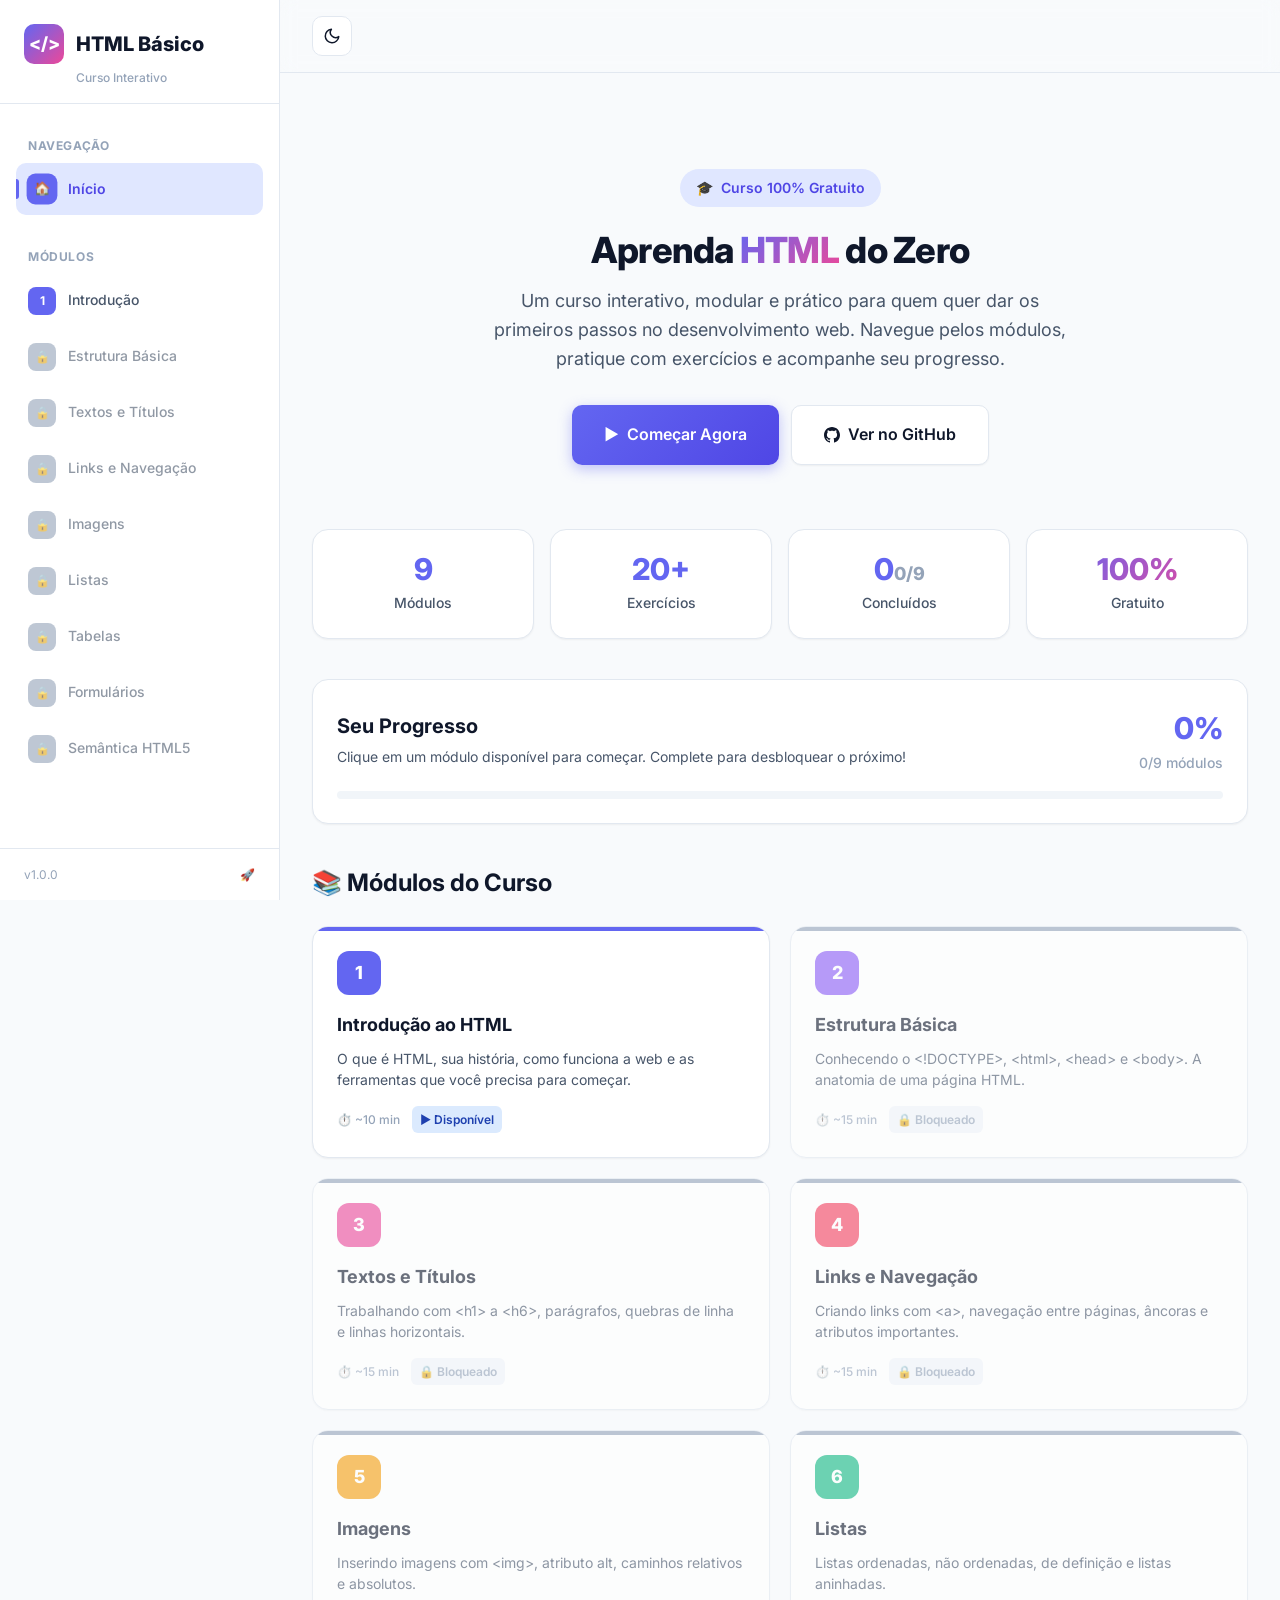
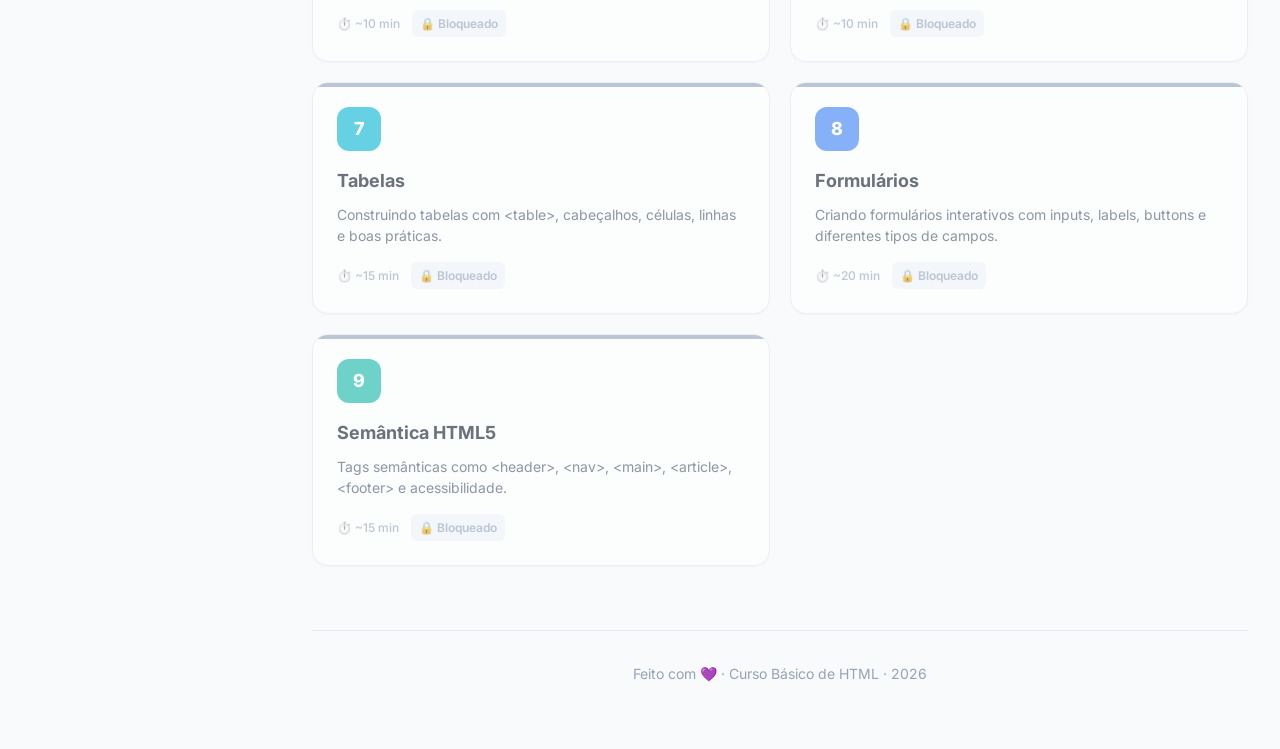
==== index.html @ 6d30a2f8 "feat: estrutura base do curso - Day 1" ====
<!DOCTYPE html>
<html lang="pt-BR" data-theme="light">
<head>
  <meta charset="UTF-8">
  <meta name="viewport" content="width=device-width, initial-scale=1.0">
  <meta name="description" content="Curso interativo e gratuito de HTML básico. Aprenda HTML do zero com exercícios práticos e módulos organizados.">
  <title>HTML Básico — Curso Interativo</title>
  <link rel="stylesheet" href="./css/base.css">
  <link rel="stylesheet" href="./css/layout.css">
  <link rel="stylesheet" href="./css/components.css">
  <link rel="stylesheet" href="./css/theme.css">
  <link rel="icon" href="data:image/svg+xml,<svg xmlns=%22http://www.w3.org/2000/svg%22 viewBox=%220 0 100 100%22><text y=%22.9em%22 font-size=%2290%22>🌐</text></svg>">
</head>
<body>
  <div class="app">
    <!-- Sidebar Overlay (Mobile) -->
    <div class="sidebar-overlay"></div>

    <!-- Sidebar -->
    <aside class="sidebar">
      <div class="sidebar-header">
        <a href="./index.html" class="sidebar-logo">
          <div class="sidebar-logo-icon">&lt;/&gt;</div>
          <span>HTML Básico</span>
        </a>
        <div class="sidebar-subtitle">Curso Interativo</div>
      </div>

      <nav class="sidebar-nav">
        <div class="sidebar-section-title">Navegação</div>
        <a href="./index.html" class="sidebar-link active">
          <span class="sidebar-link-number" style="background: var(--color-primary); color: white;">🏠</span>
          <span>Início</span>
        </a>

        <div class="sidebar-section-title" style="margin-top: var(--space-4);">Módulos</div>
        <a href="./modules/01-introducao/index.html" class="sidebar-link" data-module-id="1">
          <span class="sidebar-link-number" style="background: var(--mod-01); color: white;">1</span>
          <span>Introdução</span>
        </a>
        <a href="./modules/02-estrutura-basica/index.html" class="sidebar-link" data-module-id="2">
          <span class="sidebar-link-number" style="background: var(--mod-02); color: white;">2</span>
          <span>Estrutura Básica</span>
        </a>
        <a href="./modules/03-textos-e-titulos/index.html" class="sidebar-link" data-module-id="3">
          <span class="sidebar-link-number" style="background: var(--mod-03); color: white;">3</span>
          <span>Textos e Títulos</span>
        </a>
        <a href="./modules/04-links-e-navegacao/index.html" class="sidebar-link" data-module-id="4">
          <span class="sidebar-link-number" style="background: var(--mod-04); color: white;">4</span>
          <span>Links e Navegação</span>
        </a>
        <a href="./modules/05-imagens/index.html" class="sidebar-link" data-module-id="5">
          <span class="sidebar-link-number" style="background: var(--mod-05); color: white;">5</span>
          <span>Imagens</span>
        </a>
        <a href="./modules/06-listas/index.html" class="sidebar-link" data-module-id="6">
          <span class="sidebar-link-number" style="background: var(--mod-06); color: white;">6</span>
          <span>Listas</span>
        </a>
        <a href="./modules/07-tabelas/index.html" class="sidebar-link" data-module-id="7">
          <span class="sidebar-link-number" style="background: var(--mod-07); color: white;">7</span>
          <span>Tabelas</span>
        </a>
        <a href="./modules/08-formularios/index.html" class="sidebar-link" data-module-id="8">
          <span class="sidebar-link-number" style="background: var(--mod-08); color: white;">8</span>
          <span>Formulários</span>
        </a>
        <a href="./modules/09-semantica-html5/index.html" class="sidebar-link" data-module-id="9">
          <span class="sidebar-link-number" style="background: var(--mod-09); color: white;">9</span>
          <span>Semântica HTML5</span>
        </a>
      </nav>

      <div class="sidebar-footer">
        <span style="font-size: var(--text-xs); color: var(--text-muted);">v1.0.0</span>
        <span style="font-size: var(--text-xs); color: var(--text-muted);">🚀</span>
      </div>
    </aside>

    <!-- Main Content -->
    <main class="main">
      <!-- Header -->
      <header class="main-header">
        <button class="mobile-toggle" aria-label="Abrir menu">
          <svg width="20" height="20" viewBox="0 0 24 24" fill="none" stroke="currentColor" stroke-width="2" stroke-linecap="round" stroke-linejoin="round"><line x1="3" y1="12" x2="21" y2="12"></line><line x1="3" y1="6" x2="21" y2="6"></line><line x1="3" y1="18" x2="21" y2="18"></line></svg>
        </button>

        <div style="display: flex; align-items: center; gap: var(--space-3);">
          <div class="progress-container" style="width: 200px; display: none;">
            <div class="progress-label">
              <span>Progresso</span>
              <span class="progress-percent">0%</span>
            </div>
            <div class="progress-bar-bg">
              <div class="progress-bar-fill" style="width: 0%"></div>
            </div>
          </div>

          <button class="theme-toggle" id="themeToggle" aria-label="Alternar tema">
            <svg id="sunIcon" width="18" height="18" viewBox="0 0 24 24" fill="none" stroke="currentColor" stroke-width="2" stroke-linecap="round" stroke-linejoin="round" style="display: none;"><circle cx="12" cy="12" r="5"></circle><line x1="12" y1="1" x2="12" y2="3"></line><line x1="12" y1="21" x2="12" y2="23"></line><line x1="4.22" y1="4.22" x2="5.64" y2="5.64"></line><line x1="18.36" y1="18.36" x2="19.78" y2="19.78"></line><line x1="1" y1="12" x2="3" y2="12"></line><line x1="21" y1="12" x2="23" y2="12"></line><line x1="4.22" y1="19.78" x2="5.64" y2="18.36"></line><line x1="18.36" y1="5.64" x2="19.78" y2="4.22"></line></svg>
            <svg id="moonIcon" width="18" height="18" viewBox="0 0 24 24" fill="none" stroke="currentColor" stroke-width="2" stroke-linecap="round" stroke-linejoin="round"><path d="M21 12.79A9 9 0 1 1 11.21 3 7 7 0 0 0 21 12.79z"></path></svg>
          </button>
        </div>
      </header>

      <!-- Content -->
      <div class="main-content">
        <!-- Hero -->
        <section class="hero animate-fade-in-up">
          <div class="hero-badge">
            <span>🎓</span>
            <span>Curso 100% Gratuito</span>
          </div>
          <h1 class="hero-title">
            Aprenda <span class="text-gradient">HTML</span> do Zero
          </h1>
          <p class="hero-subtitle">
            Um curso interativo, modular e prático para quem quer dar os primeiros passos no desenvolvimento web. 
            Navegue pelos módulos, pratique com exercícios e acompanhe seu progresso.
          </p>
          <div class="hero-actions">
            <a href="./modules/01-introducao/index.html" class="btn btn-primary btn-lg">
              <span>▶</span>
              <span>Começar Agora</span>
            </a>
            <a href="https://github.com" target="_blank" class="btn btn-secondary btn-lg">
              <svg width="16" height="16" viewBox="0 0 24 24" fill="currentColor"><path d="M12 0c-6.626 0-12 5.373-12 12 0 5.302 3.438 9.8 8.207 11.387.599.111.793-.261.793-.577v-2.234c-3.338.726-4.033-1.416-4.033-1.416-.546-1.387-1.333-1.756-1.333-1.756-1.089-.745.083-.729.083-.729 1.205.084 1.839 1.237 1.839 1.237 1.07 1.834 2.807 1.304 3.492.997.107-.775.418-1.305.762-1.604-2.665-.305-5.467-1.334-5.467-5.931 0-1.311.469-2.381 1.236-3.221-.124-.303-.535-1.524.117-3.176 0 0 1.008-.322 3.301 1.23.957-.266 1.983-.399 3.003-.404 1.02.005 2.047.138 3.006.404 2.291-1.552 3.297-1.23 3.297-1.23.653 1.653.242 2.874.118 3.176.77.84 1.235 1.911 1.235 3.221 0 4.609-2.807 5.624-5.479 5.921.43.372.823 1.102.823 2.222v3.293c0 .319.192.694.801.576 4.765-1.589 8.199-6.086 8.199-11.386 0-6.627-5.373-12-12-12z"/></svg>
              <span>Ver no GitHub</span>
            </a>
          </div>
        </section>

        <!-- Stats -->
        <section class="stats-grid animate-fade-in-up animate-delay-1">
          <div class="stat-card">
            <div class="stat-value">9</div>
            <div class="stat-label">Módulos</div>
          </div>
          <div class="stat-card">
            <div class="stat-value">20+</div>
            <div class="stat-label">Exercícios</div>
          </div>
          <div class="stat-card">
            <div class="stat-value">0<span class="progress-count" style="font-size: var(--text-lg); color: var(--text-muted);">/9</span></div>
            <div class="stat-label">Concluídos</div>
          </div>
          <div class="stat-card">
            <div class="stat-value text-gradient">100%</div>
            <div class="stat-label">Gratuito</div>
          </div>
        </section>

        <!-- Progress Section -->
        <section class="card animate-fade-in-up animate-delay-2" style="margin-bottom: var(--space-10);">
          <div class="card-body">
            <div style="display: flex; align-items: center; justify-content: space-between; margin-bottom: var(--space-4);">
              <div>
                <h2 style="font-size: var(--text-xl); font-weight: 700; color: var(--text-primary); margin-bottom: var(--space-1);">Seu Progresso</h2>
                <p style="font-size: var(--text-sm); color: var(--text-secondary);">Clique em um módulo disponível para começar. Complete para desbloquear o próximo!</p>
              </div>
              <div style="text-align: right;">
                <div class="progress-percent" style="font-size: var(--text-3xl); font-weight: 800; color: var(--color-primary);">0%</div>
                <div class="progress-count" style="font-size: var(--text-sm); color: var(--text-muted); font-weight: 500;">0/9 módulos</div>
              </div>
            </div>
            <div class="progress-bar-bg">
              <div class="progress-bar-fill" style="width: 0%"></div>
            </div>
          </div>
        </section>

        <!-- Modules Grid -->
        <section>
          <h2 style="font-size: var(--text-2xl); font-weight: 700; margin-bottom: var(--space-6); color: var(--text-primary);">
            📚 Módulos do Curso
          </h2>

          <div class="modules-grid">
            <!-- Módulo 01 -->
            <div class="module-card" data-module-id="1" style="--module-color: var(--mod-01);">
              <div class="module-number">1</div>
              <h3 class="module-title">Introdução ao HTML</h3>
              <p class="module-desc">O que é HTML, sua história, como funciona a web e as ferramentas que você precisa para começar.</p>
              <div class="module-meta">
                <span>⏱️ ~10 min</span>
                <span class="module-status status-progress">▶ Disponível</span>
              </div>
            </div>

            <!-- Módulo 02 -->
            <div class="module-card" data-module-id="2" style="--module-color: var(--mod-02);">
              <div class="module-number">2</div>
              <h3 class="module-title">Estrutura Básica</h3>
              <p class="module-desc">Conhecendo o &lt;!DOCTYPE&gt;, &lt;html&gt;, &lt;head&gt; e &lt;body&gt;. A anatomia de uma página HTML.</p>
              <div class="module-meta">
                <span>⏱️ ~15 min</span>
                <span class="module-status status-locked">🔒 Bloqueado</span>
              </div>
            </div>

            <!-- Módulo 03 -->
            <div class="module-card" data-module-id="3" style="--module-color: var(--mod-03);">
              <div class="module-number">3</div>
              <h3 class="module-title">Textos e Títulos</h3>
              <p class="module-desc">Trabalhando com &lt;h1&gt; a &lt;h6&gt;, parágrafos, quebras de linha e linhas horizontais.</p>
              <div class="module-meta">
                <span>⏱️ ~15 min</span>
                <span class="module-status status-locked">🔒 Bloqueado</span>
              </div>
            </div>

            <!-- Módulo 04 -->
            <div class="module-card" data-module-id="4" style="--module-color: var(--mod-04);">
              <div class="module-number">4</div>
              <h3 class="module-title">Links e Navegação</h3>
              <p class="module-desc">Criando links com &lt;a&gt;, navegação entre páginas, âncoras e atributos importantes.</p>
              <div class="module-meta">
                <span>⏱️ ~15 min</span>
                <span class="module-status status-locked">🔒 Bloqueado</span>
              </div>
            </div>

            <!-- Módulo 05 -->
            <div class="module-card" data-module-id="5" style="--module-color: var(--mod-05);">
              <div class="module-number">5</div>
              <h3 class="module-title">Imagens</h3>
              <p class="module-desc">Inserindo imagens com &lt;img&gt;, atributo alt, caminhos relativos e absolutos.</p>
              <div class="module-meta">
                <span>⏱️ ~10 min</span>
                <span class="module-status status-locked">🔒 Bloqueado</span>
              </div>
            </div>

            <!-- Módulo 06 -->
            <div class="module-card" data-module-id="6" style="--module-color: var(--mod-06);">
              <div class="module-number">6</div>
              <h3 class="module-title">Listas</h3>
              <p class="module-desc">Listas ordenadas, não ordenadas, de definição e listas aninhadas.</p>
              <div class="module-meta">
                <span>⏱️ ~10 min</span>
                <span class="module-status status-locked">🔒 Bloqueado</span>
              </div>
            </div>

            <!-- Módulo 07 -->
            <div class="module-card" data-module-id="7" style="--module-color: var(--mod-07);">
              <div class="module-number">7</div>
              <h3 class="module-title">Tabelas</h3>
              <p class="module-desc">Construindo tabelas com &lt;table&gt;, cabeçalhos, células, linhas e boas práticas.</p>
              <div class="module-meta">
                <span>⏱️ ~15 min</span>
                <span class="module-status status-locked">🔒 Bloqueado</span>
              </div>
            </div>

            <!-- Módulo 08 -->
            <div class="module-card" data-module-id="8" style="--module-color: var(--mod-08);">
              <div class="module-number">8</div>
              <h3 class="module-title">Formulários</h3>
              <p class="module-desc">Criando formulários interativos com inputs, labels, buttons e diferentes tipos de campos.</p>
              <div class="module-meta">
                <span>⏱️ ~20 min</span>
                <span class="module-status status-locked">🔒 Bloqueado</span>
              </div>
            </div>

            <!-- Módulo 09 -->
            <div class="module-card" data-module-id="9" style="--module-color: var(--mod-09);">
              <div class="module-number">9</div>
              <h3 class="module-title">Semântica HTML5</h3>
              <p class="module-desc">Tags semânticas como &lt;header&gt;, &lt;nav&gt;, &lt;main&gt;, &lt;article&gt;, &lt;footer&gt; e acessibilidade.</p>
              <div class="module-meta">
                <span>⏱️ ~15 min</span>
                <span class="module-status status-locked">🔒 Bloqueado</span>
              </div>
            </div>
          </div>
        </section>

        <!-- Footer -->
        <footer style="margin-top: var(--space-16); padding: var(--space-8) 0; border-top: 1px solid var(--border-color); text-align: center;">
          <p style="color: var(--text-muted); font-size: var(--text-sm);">
            Feito com 💜 · Curso Básico de HTML · 2026
          </p>
        </footer>
      </div>
    </main>
  </div>

  <script src="./js/navigation.js"></script>
  <script src="./js/progress.js"></script>
  <script>
    // Theme Toggle
    const themeToggle = document.getElementById('themeToggle');
    const sunIcon = document.getElementById('sunIcon');
    const moonIcon = document.getElementById('moonIcon');
    const html = document.documentElement;

    // Load saved theme
    const savedTheme = localStorage.getItem('html_curso_theme') || 'light';
    html.setAttribute('data-theme', savedTheme);
    updateThemeIcon(savedTheme);

    themeToggle.addEventListener('click', () => {
      const current = html.getAttribute('data-theme');
      const next = current === 'light' ? 'dark' : 'light';
      html.setAttribute('data-theme', next);
      localStorage.setItem('html_curso_theme', next);
      updateThemeIcon(next);
    });

    function updateThemeIcon(theme) {
      if (theme === 'dark') {
        sunIcon.style.display = 'block';
        moonIcon.style.display = 'none';
      } else {
        sunIcon.style.display = 'none';
        moonIcon.style.display = 'block';
      }
    }
  </script>
</body>
</html>
---- css/base.css ----
/* ============================================
   HTML Básico — Curso Interativo
   Base CSS: Reset, Variáveis e Utilitários
   ============================================ */

@import url('https://fonts.googleapis.com/css2?family=Inter:wght@300;400;500;600;700;800&display=swap');

/* ---------- CSS Variables ---------- */
:root {
  /* Cores Primárias */
  --color-primary: #6366f1;
  --color-primary-dark: #4f46e5;
  --color-primary-light: #818cf8;

  /* Cores de Fundo */
  --bg-body: #f8fafc;
  --bg-card: #ffffff;
  --bg-sidebar: #ffffff;
  --bg-code: #1e293b;
  --bg-hover: #f1f5f9;
  --bg-tag: #e0e7ff;

  /* Texto */
  --text-primary: #0f172a;
  --text-secondary: #475569;
  --text-muted: #94a3b8;
  --text-on-primary: #ffffff;
  --text-code: #e2e8f0;

  /* Bordas e Sombras */
  --border-color: #e2e8f0;
  --border-radius: 16px;
  --border-radius-sm: 10px;
  --shadow-sm: 0 1px 2px 0 rgb(0 0 0 / 0.05);
  --shadow-md: 0 4px 6px -1px rgb(0 0 0 / 0.1), 0 2px 4px -2px rgb(0 0 0 / 0.1);
  --shadow-lg: 0 10px 15px -3px rgb(0 0 0 / 0.1), 0 4px 6px -4px rgb(0 0 0 / 0.1);
  --shadow-xl: 0 20px 25px -5px rgb(0 0 0 / 0.1), 0 8px 10px -6px rgb(0 0 0 / 0.1);

  /* Cores dos Módulos */
  --mod-01: #6366f1;
  --mod-02: #8b5cf6;
  --mod-03: #ec4899;
  --mod-04: #f43f5e;
  --mod-05: #f59e0b;
  --mod-06: #10b981;
  --mod-07: #06b6d4;
  --mod-08: #3b82f6;
  --mod-09: #14b8a6;

  /* Tipografia */
  --font-family: 'Inter', -apple-system, BlinkMacSystemFont, 'Segoe UI', Roboto, sans-serif;
  --font-mono: 'Fira Code', 'SF Mono', Consolas, monospace;

  --text-xs: 0.75rem;
  --text-sm: 0.875rem;
  --text-base: 1rem;
  --text-lg: 1.125rem;
  --text-xl: 1.25rem;
  --text-2xl: 1.5rem;
  --text-3xl: 1.875rem;
  --text-4xl: 2.25rem;

  /* Espaçamento */
  --space-1: 0.25rem;
  --space-2: 0.5rem;
  --space-3: 0.75rem;
  --space-4: 1rem;
  --space-5: 1.25rem;
  --space-6: 1.5rem;
  --space-8: 2rem;
  --space-10: 2.5rem;
  --space-12: 3rem;
  --space-16: 4rem;

  /* Transições */
  --transition-fast: 150ms ease;
  --transition-base: 250ms ease;
  --transition-slow: 400ms ease;

  /* Sidebar */
  --sidebar-width: 280px;
  --sidebar-collapsed: 72px;
}

/* ---------- Dark Mode ---------- */
[data-theme="dark"] {
  --bg-body: #0f172a;
  --bg-card: #1e293b;
  --bg-sidebar: #1e293b;
  --bg-hover: #334155;
  --bg-tag: #312e81;

  --text-primary: #f1f5f9;
  --text-secondary: #cbd5e1;
  --text-muted: #64748b;

  --border-color: #334155;
  --shadow-sm: 0 1px 2px 0 rgb(0 0 0 / 0.3);
  --shadow-md: 0 4px 6px -1px rgb(0 0 0 / 0.4), 0 2px 4px -2px rgb(0 0 0 / 0.4);
  --shadow-lg: 0 10px 15px -3px rgb(0 0 0 / 0.5), 0 4px 6px -4px rgb(0 0 0 / 0.5);
}

/* ---------- Reset ---------- */
*, *::before, *::after {
  box-sizing: border-box;
  margin: 0;
  padding: 0;
}

html {
  scroll-behavior: smooth;
  -webkit-font-smoothing: antialiased;
  -moz-osx-font-smoothing: grayscale;
}

body {
  font-family: var(--font-family);
  font-size: var(--text-base);
  line-height: 1.6;
  color: var(--text-primary);
  background-color: var(--bg-body);
  transition: background-color var(--transition-base), color var(--transition-base);
  min-height: 100vh;
}

img, picture, video, canvas, svg {
  display: block;
  max-width: 100%;
}

input, button, textarea, select {
  font: inherit;
  color: inherit;
}

button {
  cursor: pointer;
  border: none;
  background: none;
}

a {
  color: inherit;
  text-decoration: none;
}

ul, ol {
  list-style: none;
}

/* ---------- Utilitários ---------- */
.sr-only {
  position: absolute;
  width: 1px;
  height: 1px;
  padding: 0;
  margin: -1px;
  overflow: hidden;
  clip: rect(0, 0, 0, 0);
  white-space: nowrap;
  border: 0;
}

.text-gradient {
  background: linear-gradient(135deg, var(--color-primary) 0%, var(--mod-03) 100%);
  -webkit-background-clip: text;
  -webkit-text-fill-color: transparent;
  background-clip: text;
}

.glass {
  background: rgba(255, 255, 255, 0.7);
  backdrop-filter: blur(12px);
  -webkit-backdrop-filter: blur(12px);
}

[data-theme="dark"] .glass {
  background: rgba(30, 41, 59, 0.7);
}
---- css/layout.css ----
/* ============================================
   Layout CSS: Grid, Containers, Sidebar, Main
   ============================================ */

/* ---------- App Layout ---------- */
.app {
  display: flex;
  min-height: 100vh;
}

/* ---------- Sidebar ---------- */
.sidebar {
  width: var(--sidebar-width);
  background: var(--bg-sidebar);
  border-right: 1px solid var(--border-color);
  display: flex;
  flex-direction: column;
  position: fixed;
  top: 0;
  left: 0;
  height: 100vh;
  z-index: 100;
  transition: transform var(--transition-base), width var(--transition-base);
  overflow-y: auto;
  overflow-x: hidden;
}

.sidebar::-webkit-scrollbar {
  width: 4px;
}

.sidebar::-webkit-scrollbar-thumb {
  background: var(--border-color);
  border-radius: 4px;
}

.sidebar-header {
  padding: var(--space-6) var(--space-6) var(--space-4);
  border-bottom: 1px solid var(--border-color);
}

.sidebar-logo {
  display: flex;
  align-items: center;
  gap: var(--space-3);
  font-weight: 800;
  font-size: var(--text-xl);
  color: var(--text-primary);
}

.sidebar-logo-icon {
  width: 40px;
  height: 40px;
  background: linear-gradient(135deg, var(--color-primary) 0%, var(--mod-03) 100%);
  border-radius: var(--border-radius-sm);
  display: flex;
  align-items: center;
  justify-content: center;
  color: white;
  font-size: var(--text-lg);
  flex-shrink: 0;
}

.sidebar-subtitle {
  font-size: var(--text-xs);
  color: var(--text-muted);
  margin-top: var(--space-1);
  margin-left: 52px;
  font-weight: 500;
}

.sidebar-nav {
  flex: 1;
  padding: var(--space-4) var(--space-4);
}

.sidebar-section-title {
  font-size: var(--text-xs);
  font-weight: 700;
  text-transform: uppercase;
  letter-spacing: 0.05em;
  color: var(--text-muted);
  padding: var(--space-4) var(--space-3) var(--space-2);
}

.sidebar-link {
  display: flex;
  align-items: center;
  gap: var(--space-3);
  padding: var(--space-3) var(--space-3);
  border-radius: var(--border-radius-sm);
  color: var(--text-secondary);
  font-size: var(--text-sm);
  font-weight: 500;
  transition: all var(--transition-fast);
  margin-bottom: var(--space-1);
  position: relative;
}

.sidebar-link:hover {
  background: var(--bg-hover);
  color: var(--text-primary);
}

.sidebar-link.active {
  background: var(--bg-tag);
  color: var(--color-primary-dark);
  font-weight: 600;
}

.sidebar-link.active::before {
  content: '';
  position: absolute;
  left: 0;
  top: 50%;
  transform: translateY(-50%);
  width: 3px;
  height: 20px;
  background: var(--color-primary);
  border-radius: 0 3px 3px 0;
}

.sidebar-link-number {
  width: 28px;
  height: 28px;
  border-radius: 8px;
  display: flex;
  align-items: center;
  justify-content: center;
  font-size: var(--text-xs);
  font-weight: 700;
  flex-shrink: 0;
  transition: all var(--transition-fast);
}

.sidebar-link:hover .sidebar-link-number,
.sidebar-link.active .sidebar-link-number {
  transform: scale(1.1);
}

.sidebar-footer {
  padding: var(--space-4) var(--space-6);
  border-top: 1px solid var(--border-color);
  display: flex;
  align-items: center;
  justify-content: space-between;
}

/* ---------- Main Content ---------- */
.main {
  flex: 1;
  margin-left: var(--sidebar-width);
  min-height: 100vh;
  display: flex;
  flex-direction: column;
}

.main-header {
  position: sticky;
  top: 0;
  z-index: 50;
  background: var(--bg-body);
  border-bottom: 1px solid var(--border-color);
  padding: var(--space-4) var(--space-8);
  display: flex;
  align-items: center;
  justify-content: space-between;
  backdrop-filter: blur(8px);
  background-color: rgba(var(--bg-body), 0.9);
}

.main-content {
  flex: 1;
  padding: var(--space-8);
  max-width: 1200px;
  width: 100%;
  margin: 0 auto;
}

/* ---------- Mobile Toggle ---------- */
.mobile-toggle {
  display: none;
  width: 40px;
  height: 40px;
  border-radius: var(--border-radius-sm);
  background: var(--bg-card);
  border: 1px solid var(--border-color);
  align-items: center;
  justify-content: center;
  color: var(--text-primary);
}

/* ---------- Responsive ---------- */
@media (max-width: 1024px) {
  .sidebar {
    transform: translateX(-100%);
  }

  .sidebar.open {
    transform: translateX(0);
  }

  .main {
    margin-left: 0;
  }

  .mobile-toggle {
    display: flex;
  }

  .main-header {
    padding: var(--space-4) var(--space-5);
  }

  .main-content {
    padding: var(--space-5);
  }
}

/* ---------- Overlay ---------- */
.sidebar-overlay {
  display: none;
  position: fixed;
  inset: 0;
  background: rgba(0, 0, 0, 0.5);
  z-index: 99;
  backdrop-filter: blur(4px);
}

.sidebar-overlay.active {
  display: block;
}
---- css/components.css ----
/* ============================================
   Components CSS: Cards, Buttons, Badges, Progress
   ============================================ */

/* ---------- Buttons ---------- */
.btn {
  display: inline-flex;
  align-items: center;
  justify-content: center;
  gap: var(--space-2);
  padding: var(--space-3) var(--space-5);
  border-radius: var(--border-radius-sm);
  font-size: var(--text-sm);
  font-weight: 600;
  transition: all var(--transition-fast);
  cursor: pointer;
  border: none;
  white-space: nowrap;
}

.btn-primary {
  background: linear-gradient(135deg, var(--color-primary) 0%, var(--color-primary-dark) 100%);
  color: var(--text-on-primary);
  box-shadow: 0 4px 14px 0 rgba(99, 102, 241, 0.39);
}

.btn-primary:hover {
  transform: translateY(-1px);
  box-shadow: 0 6px 20px 0 rgba(99, 102, 241, 0.5);
}

.btn-secondary {
  background: var(--bg-card);
  color: var(--text-primary);
  border: 1px solid var(--border-color);
  box-shadow: var(--shadow-sm);
}

.btn-secondary:hover {
  background: var(--bg-hover);
  border-color: var(--text-muted);
}

.btn-ghost {
  background: transparent;
  color: var(--text-secondary);
}

.btn-ghost:hover {
  background: var(--bg-hover);
  color: var(--text-primary);
}

.btn-sm {
  padding: var(--space-2) var(--space-3);
  font-size: var(--text-xs);
}

.btn-lg {
  padding: var(--space-4) var(--space-8);
  font-size: var(--text-base);
}

/* ---------- Cards ---------- */
.card {
  background: var(--bg-card);
  border-radius: var(--border-radius);
  border: 1px solid var(--border-color);
  box-shadow: var(--shadow-sm);
  transition: all var(--transition-base);
  overflow: hidden;
}

.card:hover {
  box-shadow: var(--shadow-lg);
  transform: translateY(-2px);
}

.card-header {
  padding: var(--space-6);
  border-bottom: 1px solid var(--border-color);
}

.card-body {
  padding: var(--space-6);
}

.card-footer {
  padding: var(--space-4) var(--space-6);
  border-top: 1px solid var(--border-color);
  background: var(--bg-hover);
}

/* Module Card (especial) */
.module-card {
  position: relative;
  padding: var(--space-6);
  border-radius: var(--border-radius);
  background: var(--bg-card);
  border: 1px solid var(--border-color);
  box-shadow: var(--shadow-sm);
  transition: all var(--transition-base);
  cursor: pointer;
  overflow: hidden;
}

.module-card::before {
  content: '';
  position: absolute;
  top: 0;
  left: 0;
  right: 0;
  height: 4px;
  background: var(--module-color, var(--color-primary));
  transition: height var(--transition-base);
}

.module-card:hover::before {
  height: 6px;
}

.module-card:hover {
  box-shadow: var(--shadow-lg);
  transform: translateY(-4px);
}

.module-card-locked {
  opacity: 0.6;
  cursor: not-allowed;
}

.module-card-locked:hover {
  transform: none;
  box-shadow: var(--shadow-sm);
}

.module-card-locked::before {
  background: var(--text-muted) !important;
}

.module-number {
  width: 44px;
  height: 44px;
  border-radius: 12px;
  display: flex;
  align-items: center;
  justify-content: center;
  font-weight: 800;
  font-size: var(--text-lg);
  color: white;
  background: var(--module-color, var(--color-primary));
  margin-bottom: var(--space-4);
}

.module-title {
  font-size: var(--text-lg);
  font-weight: 700;
  color: var(--text-primary);
  margin-bottom: var(--space-2);
}

.module-desc {
  font-size: var(--text-sm);
  color: var(--text-secondary);
  line-height: 1.5;
  margin-bottom: var(--space-4);
}

.module-meta {
  display: flex;
  align-items: center;
  gap: var(--space-3);
  font-size: var(--text-xs);
  color: var(--text-muted);
  font-weight: 500;
}

.module-status {
  display: inline-flex;
  align-items: center;
  gap: var(--space-1);
  padding: var(--space-1) var(--space-2);
  border-radius: 6px;
  font-size: var(--text-xs);
  font-weight: 600;
}

.status-completed {
  background: #d1fae5;
  color: #065f46;
}

.status-progress {
  background: #dbeafe;
  color: #1e40af;
}

.status-locked {
  background: var(--bg-hover);
  color: var(--text-muted);
}

[data-theme="dark"] .status-completed {
  background: rgba(16, 185, 129, 0.2);
  color: #34d399;
}

[data-theme="dark"] .status-progress {
  background: rgba(59, 130, 246, 0.2);
  color: #60a5fa;
}

/* ---------- Progress Bar ---------- */
.progress-container {
  width: 100%;
}

.progress-label {
  display: flex;
  justify-content: space-between;
  align-items: center;
  margin-bottom: var(--space-2);
  font-size: var(--text-sm);
  font-weight: 600;
  color: var(--text-secondary);
}

.progress-bar-bg {
  width: 100%;
  height: 8px;
  background: var(--bg-hover);
  border-radius: 999px;
  overflow: hidden;
}

.progress-bar-fill {
  height: 100%;
  background: linear-gradient(90deg, var(--color-primary) 0%, var(--mod-03) 100%);
  border-radius: 999px;
  transition: width 0.6s cubic-bezier(0.4, 0, 0.2, 1);
  position: relative;
  overflow: hidden;
}

.progress-bar-fill::after {
  content: '';
  position: absolute;
  top: 0;
  left: 0;
  right: 0;
  bottom: 0;
  background: linear-gradient(90deg, transparent 0%, rgba(255,255,255,0.3) 50%, transparent 100%);
  animation: shimmer 2s infinite;
}

@keyframes shimmer {
  0% { transform: translateX(-100%); }
  100% { transform: translateX(100%); }
}

/* ---------- Hero Section ---------- */
.hero {
  text-align: center;
  padding: var(--space-16) var(--space-8);
  position: relative;
  overflow: hidden;
}

.hero-badge {
  display: inline-flex;
  align-items: center;
  gap: var(--space-2);
  padding: var(--space-2) var(--space-4);
  background: var(--bg-tag);
  color: var(--color-primary-dark);
  border-radius: 999px;
  font-size: var(--text-sm);
  font-weight: 600;
  margin-bottom: var(--space-6);
}

.hero-title {
  font-size: var(--text-4xl);
  font-weight: 800;
  line-height: 1.1;
  margin-bottom: var(--space-4);
  letter-spacing: -0.02em;
}

.hero-subtitle {
  font-size: var(--text-lg);
  color: var(--text-secondary);
  max-width: 600px;
  margin: 0 auto var(--space-8);
  line-height: 1.6;
}

.hero-actions {
  display: flex;
  gap: var(--space-3);
  justify-content: center;
  flex-wrap: wrap;
}

/* ---------- Stats Grid ---------- */
.stats-grid {
  display: grid;
  grid-template-columns: repeat(auto-fit, minmax(200px, 1fr));
  gap: var(--space-4);
  margin-bottom: var(--space-10);
}

.stat-card {
  background: var(--bg-card);
  border: 1px solid var(--border-color);
  border-radius: var(--border-radius);
  padding: var(--space-6);
  text-align: center;
  box-shadow: var(--shadow-sm);
}

.stat-value {
  font-size: var(--text-3xl);
  font-weight: 800;
  color: var(--color-primary);
  line-height: 1;
  margin-bottom: var(--space-2);
}

.stat-label {
  font-size: var(--text-sm);
  color: var(--text-secondary);
  font-weight: 500;
}

/* ---------- Modules Grid ---------- */
.modules-grid {
  display: grid;
  grid-template-columns: repeat(auto-fill, minmax(300px, 1fr));
  gap: var(--space-5);
}

/* ---------- Theme Toggle ---------- */
.theme-toggle {
  width: 40px;
  height: 40px;
  border-radius: var(--border-radius-sm);
  background: var(--bg-card);
  border: 1px solid var(--border-color);
  display: flex;
  align-items: center;
  justify-content: center;
  color: var(--text-primary);
  transition: all var(--transition-fast);
  cursor: pointer;
}

.theme-toggle:hover {
  background: var(--bg-hover);
  transform: rotate(15deg);
}

/* ---------- Code Block ---------- */
.code-block {
  background: var(--bg-code);
  color: var(--text-code);
  padding: var(--space-5);
  border-radius: var(--border-radius-sm);
  font-family: var(--font-mono);
  font-size: var(--text-sm);
  line-height: 1.7;
  overflow-x: auto;
  position: relative;
}

.code-block-header {
  display: flex;
  align-items: center;
  gap: var(--space-2);
  margin-bottom: var(--space-3);
  padding-bottom: var(--space-3);
  border-bottom: 1px solid rgba(255,255,255,0.1);
}

.code-dot {
  width: 10px;
  height: 10px;
  border-radius: 50%;
}

.code-dot-red { background: #ef4444; }
.code-dot-yellow { background: #f59e0b; }
.code-dot-green { background: #10b981; }

/* ---------- Tag / Badge ---------- */
.tag {
  display: inline-flex;
  align-items: center;
  padding: var(--space-1) var(--space-2);
  border-radius: 6px;
  font-size: var(--text-xs);
  font-weight: 600;
}

/* ---------- Divider ---------- */
.divider {
  height: 1px;
  background: var(--border-color);
  margin: var(--space-8) 0;
}

/* ---------- Animations ---------- */
@keyframes fadeInUp {
  from {
    opacity: 0;
    transform: translateY(20px);
  }
  to {
    opacity: 1;
    transform: translateY(0);
  }
}

.animate-fade-in-up {
  animation: fadeInUp 0.6s ease forwards;
}

.animate-delay-1 { animation-delay: 0.1s; opacity: 0; }
.animate-delay-2 { animation-delay: 0.2s; opacity: 0; }
.animate-delay-3 { animation-delay: 0.3s; opacity: 0; }
.animate-delay-4 { animation-delay: 0.4s; opacity: 0; }
.animate-delay-5 { animation-delay: 0.5s; opacity: 0; }

/* ---------- Scrollbar ---------- */
::-webkit-scrollbar {
  width: 8px;
  height: 8px;
}

::-webkit-scrollbar-track {
  background: transparent;
}

::-webkit-scrollbar-thumb {
  background: var(--text-muted);
  border-radius: 4px;
}

::-webkit-scrollbar-thumb:hover {
  background: var(--text-secondary);
}
---- css/theme.css ----
/* ============================================
   Theme CSS: Dark/Light Mode & Color Schemes
   ============================================ */

/* ---------- Theme Transition ---------- */
body, .card, .sidebar, .main-header, .btn-secondary, .theme-toggle {
  transition: background-color var(--transition-base), 
              border-color var(--transition-base), 
              color var(--transition-base),
              box-shadow var(--transition-base);
}

/* ---------- Selection ---------- */
::selection {
  background: var(--color-primary-light);
  color: white;
}

/* ---------- Focus Styles ---------- */
:focus-visible {
  outline: 2px solid var(--color-primary);
  outline-offset: 2px;
}

/* ---------- Print Styles ---------- */
@media print {
  .sidebar, .main-header, .theme-toggle, .mobile-toggle {
    display: none !important;
  }
  .main {
    margin-left: 0 !important;
  }
}
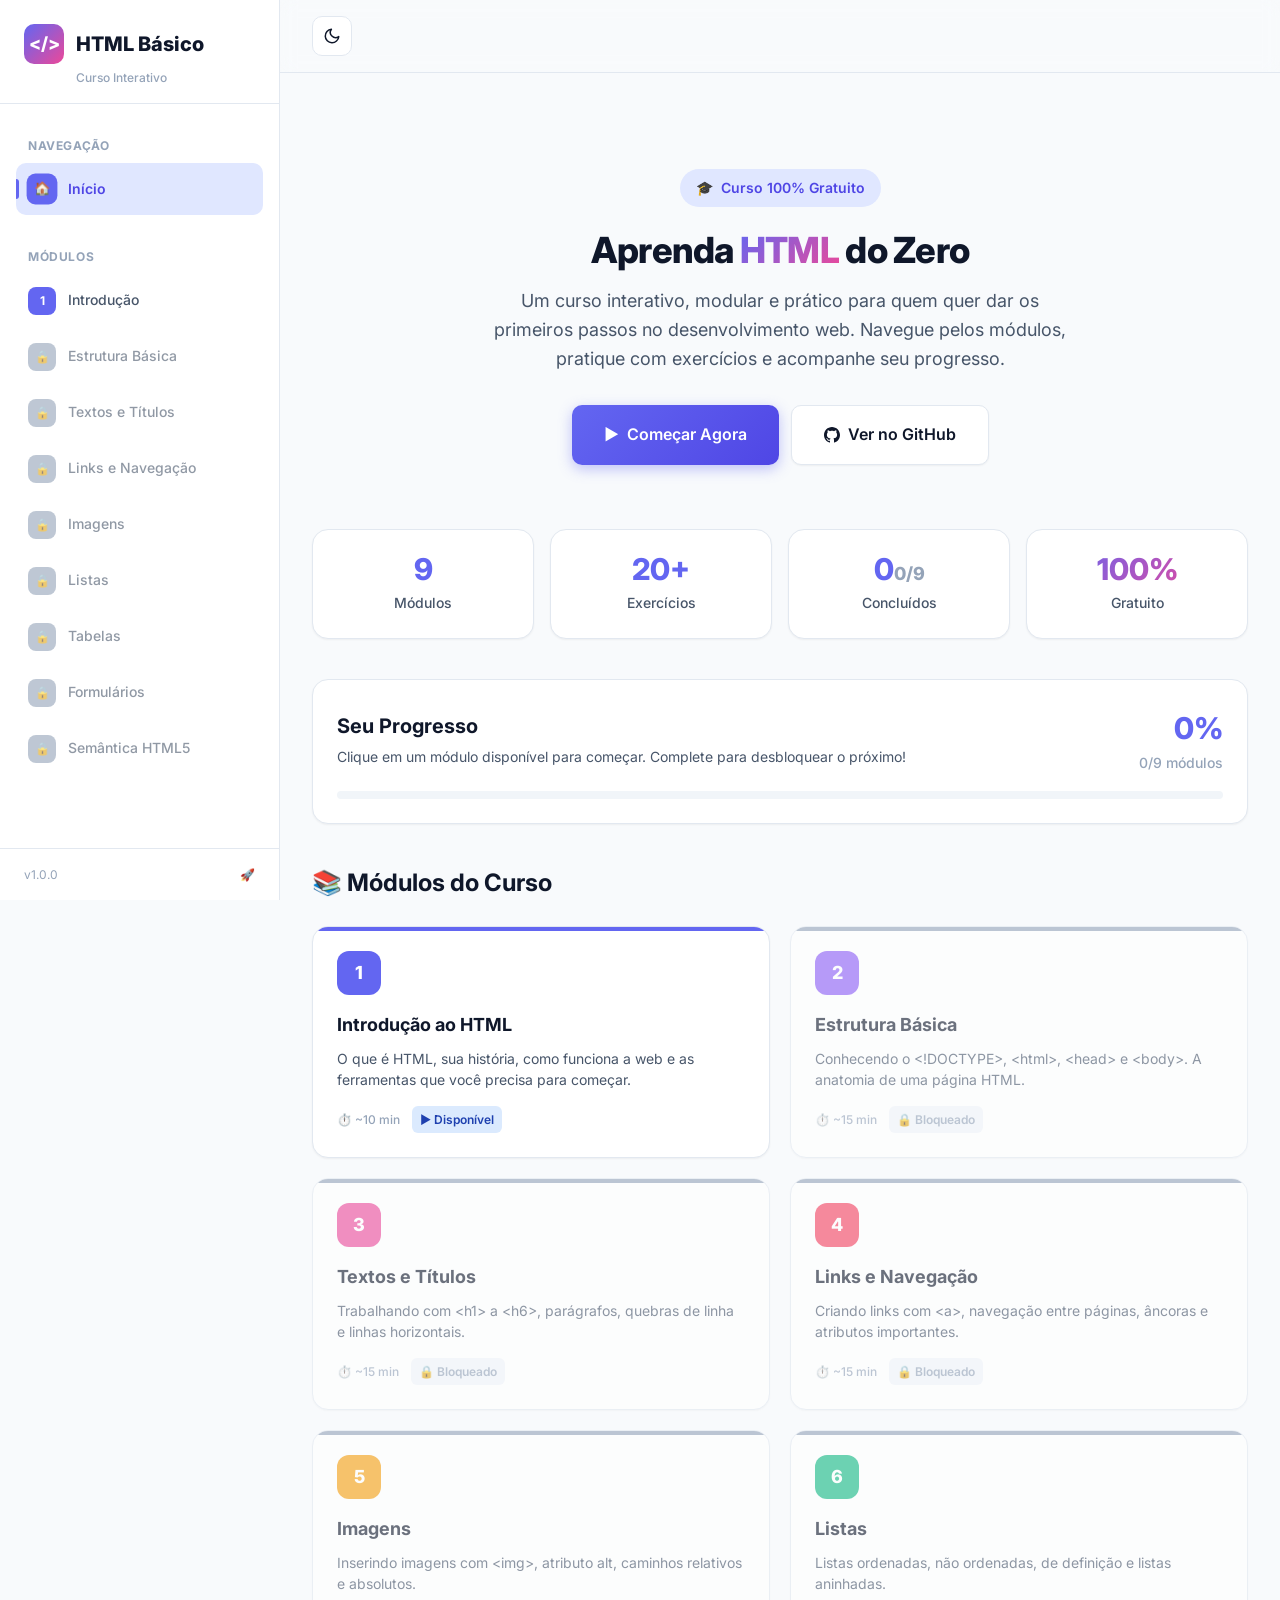
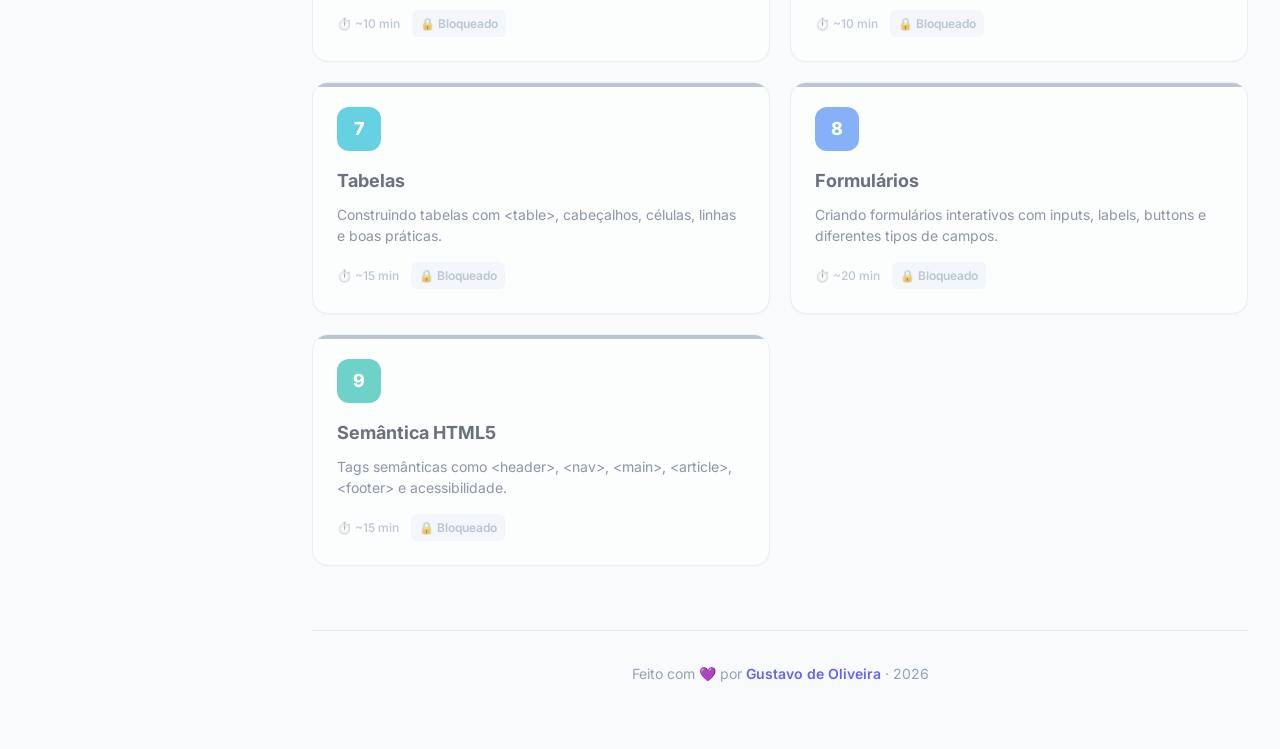
==== commit 0b512b79: "fix: corrige flash no dark mode + atualiza README com infos do autor" ====
--- a/index.html
+++ b/index.html
@@ -5,6 +5,17 @@
   <meta name="viewport" content="width=device-width, initial-scale=1.0">
   <meta name="description" content="Curso interativo e gratuito de HTML básico. Aprenda HTML do zero com exercícios práticos e módulos organizados.">
   <title>HTML Básico — Curso Interativo</title>
+
+  <!-- Anti-flash: aplica tema IMEDIATAMENTE antes de renderizar -->
+  <script>
+    (function() {
+      const saved = localStorage.getItem('html_curso_theme');
+      if (saved === 'dark') {
+        document.documentElement.setAttribute('data-theme', 'dark');
+      }
+    })();
+  </script>
+
   <link rel="stylesheet" href="./css/base.css">
   <link rel="stylesheet" href="./css/layout.css">
   <link rel="stylesheet" href="./css/components.css">
@@ -124,7 +135,7 @@
               <span>▶</span>
               <span>Começar Agora</span>
             </a>
-            <a href="https://github.com" target="_blank" class="btn btn-secondary btn-lg">
+            <a href="https://github.com/gustavodeoliveiradev/html-basico-curso" target="_blank" class="btn btn-secondary btn-lg">
               <svg width="16" height="16" viewBox="0 0 24 24" fill="currentColor"><path d="M12 0c-6.626 0-12 5.373-12 12 0 5.302 3.438 9.8 8.207 11.387.599.111.793-.261.793-.577v-2.234c-3.338.726-4.033-1.416-4.033-1.416-.546-1.387-1.333-1.756-1.333-1.756-1.089-.745.083-.729.083-.729 1.205.084 1.839 1.237 1.839 1.237 1.07 1.834 2.807 1.304 3.492.997.107-.775.418-1.305.762-1.604-2.665-.305-5.467-1.334-5.467-5.931 0-1.311.469-2.381 1.236-3.221-.124-.303-.535-1.524.117-3.176 0 0 1.008-.322 3.301 1.23.957-.266 1.983-.399 3.003-.404 1.02.005 2.047.138 3.006.404 2.291-1.552 3.297-1.23 3.297-1.23.653 1.653.242 2.874.118 3.176.77.84 1.235 1.911 1.235 3.221 0 4.609-2.807 5.624-5.479 5.921.43.372.823 1.102.823 2.222v3.293c0 .319.192.694.801.576 4.765-1.589 8.199-6.086 8.199-11.386 0-6.627-5.373-12-12-12z"/></svg>
               <span>Ver no GitHub</span>
             </a>
@@ -281,7 +292,7 @@
         <!-- Footer -->
         <footer style="margin-top: var(--space-16); padding: var(--space-8) 0; border-top: 1px solid var(--border-color); text-align: center;">
           <p style="color: var(--text-muted); font-size: var(--text-sm);">
-            Feito com 💜 · Curso Básico de HTML · 2026
+            Feito com 💜 por <a href="https://github.com/gustavodeoliveiradev" style="color: var(--color-primary); font-weight: 600;">Gustavo de Oliveira</a> · 2026
           </p>
         </footer>
       </div>
@@ -297,10 +308,8 @@
     const moonIcon = document.getElementById('moonIcon');
     const html = document.documentElement;
 
-    // Load saved theme
-    const savedTheme = localStorage.getItem('html_curso_theme') || 'light';
-    html.setAttribute('data-theme', savedTheme);
-    updateThemeIcon(savedTheme);
+    // Sync icon with current theme (already set by anti-flash script)
+    updateThemeIcon(html.getAttribute('data-theme'));
 
     themeToggle.addEventListener('click', () => {
       const current = html.getAttribute('data-theme');
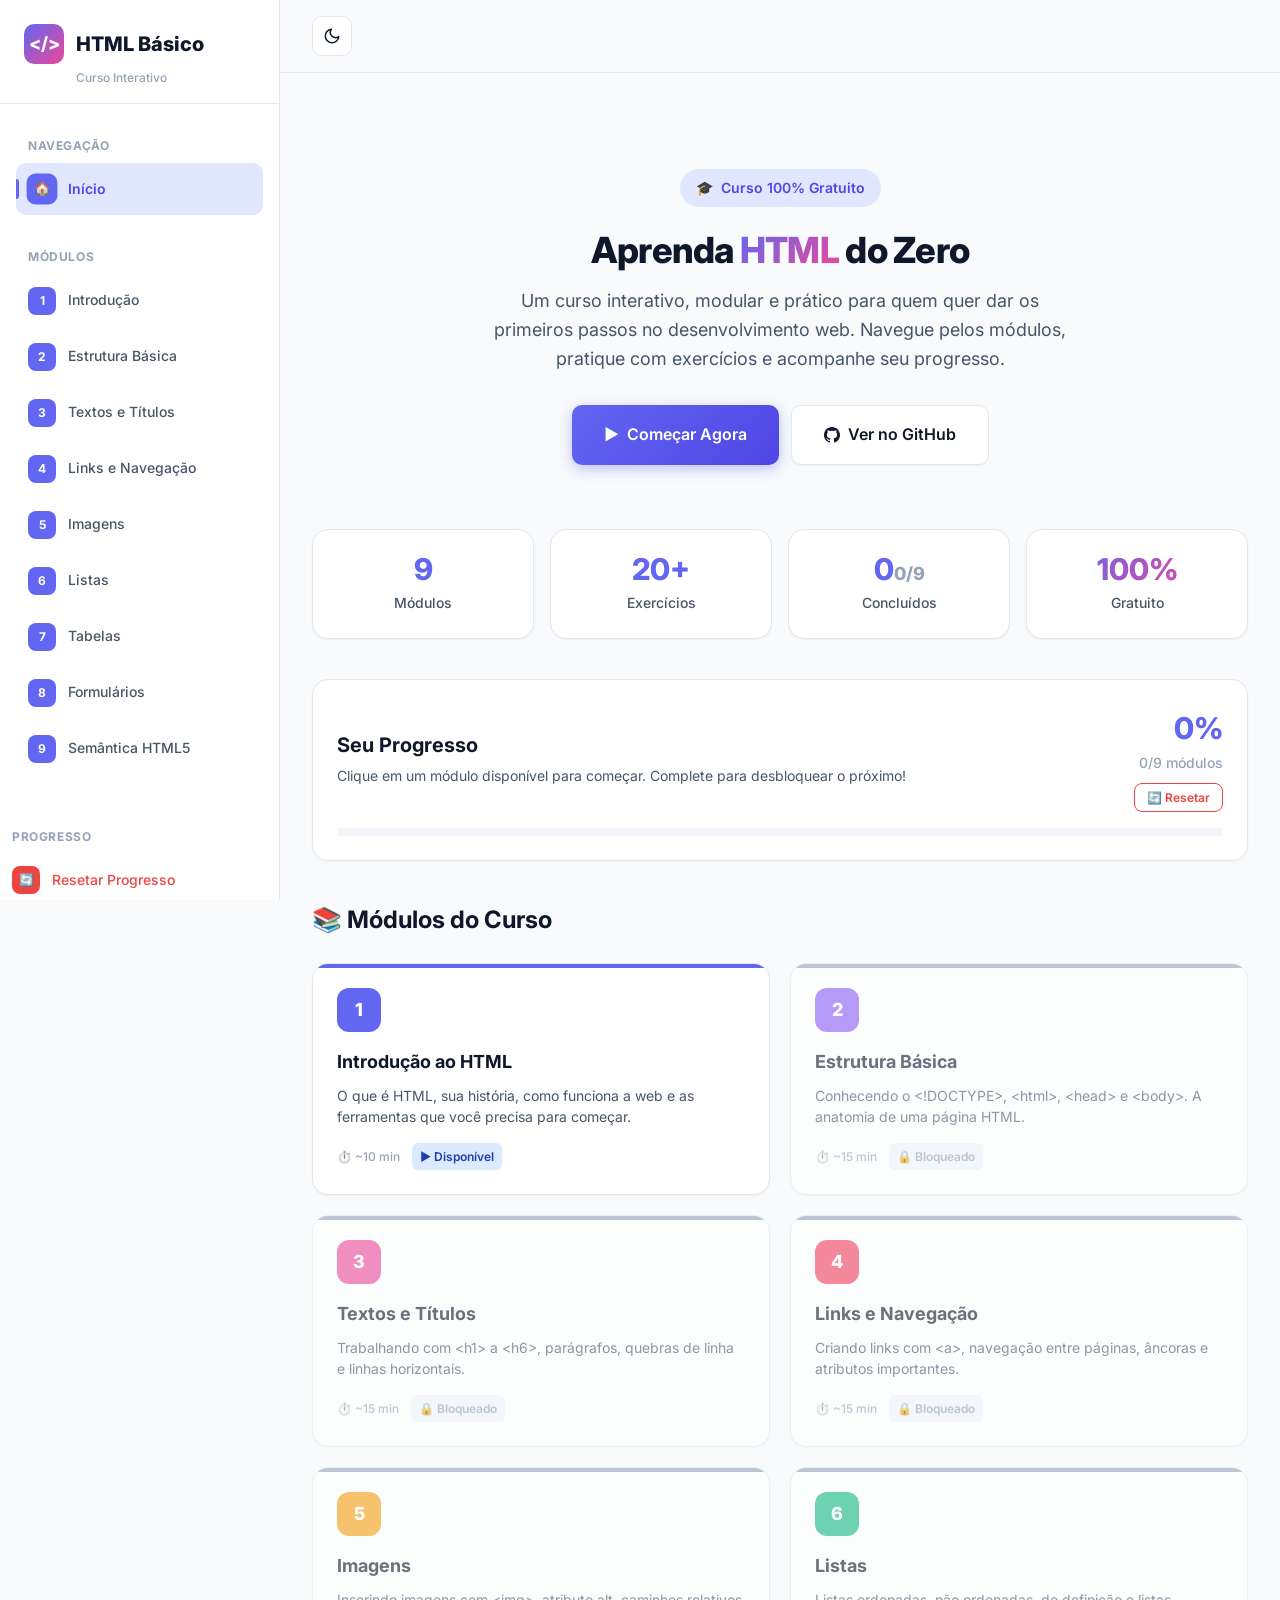
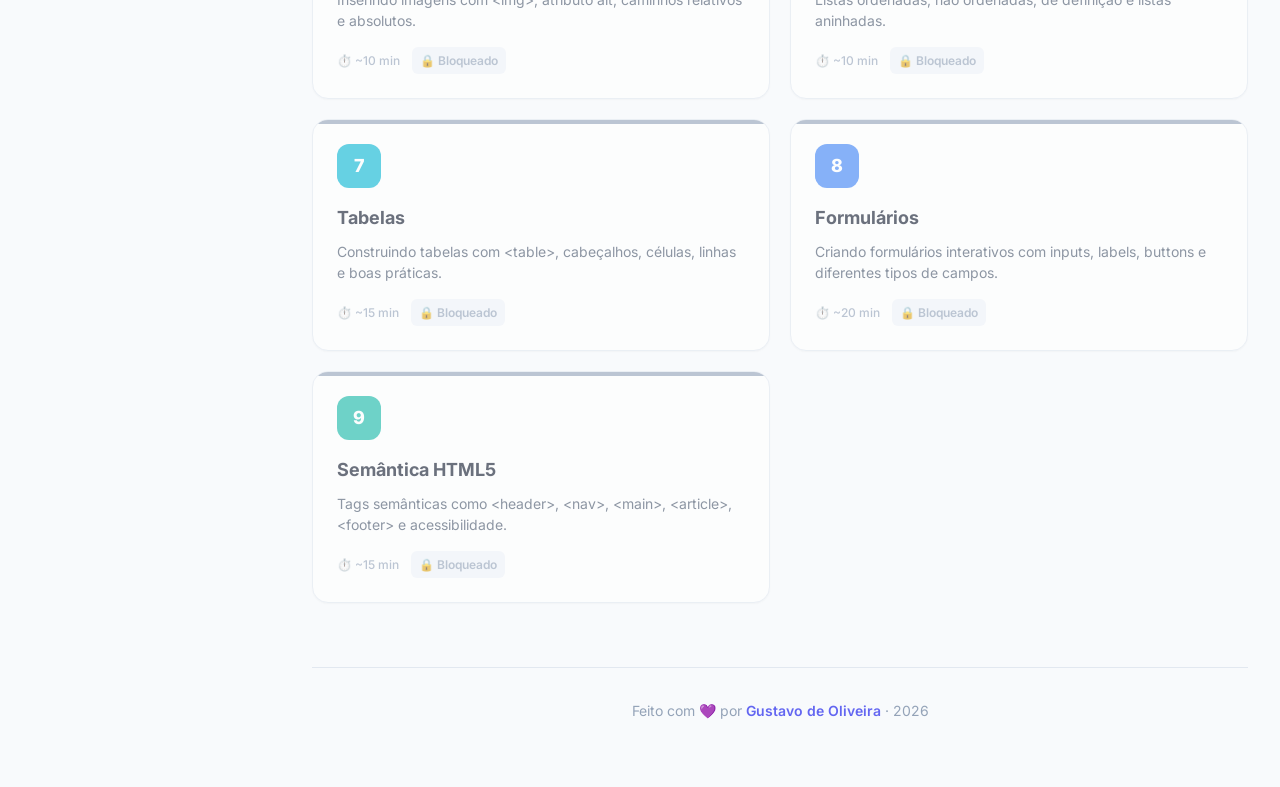
==== commit 5c420815: "feat: adiciona botao copiar, checkboxes interativos, botao reset e corrige barra de progresso" ====
--- a/index.html
+++ b/index.html
@@ -83,6 +83,11 @@
         </a>
       </nav>
 
+        <div class="sidebar-section-title" style="margin-top: var(--space-4);">Progresso</div>
+        <button class="sidebar-link" id="btnResetProgress" style="color: #ef4444; width: 100%; text-align: left;">
+          <span class="sidebar-link-number" style="background: #ef4444; color: white;">🔄</span>
+          <span>Resetar Progresso</span>
+        </button>
       <div class="sidebar-footer">
         <span style="font-size: var(--text-xs); color: var(--text-muted);">v1.0.0</span>
         <span style="font-size: var(--text-xs); color: var(--text-muted);">🚀</span>
@@ -173,6 +178,7 @@
               <div style="text-align: right;">
                 <div class="progress-percent" style="font-size: var(--text-3xl); font-weight: 800; color: var(--color-primary);">0%</div>
                 <div class="progress-count" style="font-size: var(--text-sm); color: var(--text-muted); font-weight: 500;">0/9 módulos</div>
+                <button id="btnResetHub" style="margin-top: var(--space-2); padding: var(--space-1) var(--space-3); background: transparent; border: 1px solid #ef4444; color: #ef4444; border-radius: 8px; font-size: var(--text-xs); font-weight: 600; cursor: pointer; transition: all var(--transition-fast);" onmouseover="this.style.background='#ef4444'; this.style.color='white';" onmouseout="this.style.background='transparent'; this.style.color='#ef4444';">🔄 Resetar</button>
               </div>
             </div>
             <div class="progress-bar-bg">
--- a/css/components.css
+++ b/css/components.css
@@ -449,3 +449,474 @@
 ::-webkit-scrollbar-thumb:hover {
   background: var(--text-secondary);
 }
+
+/* ---------- Module Content Styles ---------- */
+.module-header {
+  margin-bottom: var(--space-8);
+  padding-bottom: var(--space-6);
+  border-bottom: 1px solid var(--border-color);
+}
+
+.module-header-top {
+  display: flex;
+  align-items: center;
+  gap: var(--space-3);
+  margin-bottom: var(--space-4);
+}
+
+.module-header-badge {
+  display: inline-flex;
+  align-items: center;
+  gap: var(--space-2);
+  padding: var(--space-1) var(--space-3);
+  border-radius: 999px;
+  font-size: var(--text-xs);
+  font-weight: 700;
+  text-transform: uppercase;
+  letter-spacing: 0.05em;
+  color: white;
+}
+
+.module-header-title {
+  font-size: var(--text-3xl);
+  font-weight: 800;
+  color: var(--text-primary);
+  line-height: 1.2;
+  margin-bottom: var(--space-3);
+}
+
+.module-header-desc {
+  font-size: var(--text-lg);
+  color: var(--text-secondary);
+  line-height: 1.6;
+  max-width: 700px;
+}
+
+/* ---------- Content Sections ---------- */
+.content-section {
+  margin-bottom: var(--space-10);
+}
+
+.content-section-title {
+  font-size: var(--text-xl);
+  font-weight: 700;
+  color: var(--text-primary);
+  margin-bottom: var(--space-4);
+  display: flex;
+  align-items: center;
+  gap: var(--space-3);
+}
+
+.content-section-title-icon {
+  width: 36px;
+  height: 36px;
+  border-radius: 10px;
+  display: flex;
+  align-items: center;
+  justify-content: center;
+  font-size: var(--text-lg);
+}
+
+.content-text {
+  color: var(--text-secondary);
+  line-height: 1.8;
+  margin-bottom: var(--space-4);
+}
+
+.content-text p {
+  margin-bottom: var(--space-4);
+}
+
+.content-text strong {
+  color: var(--text-primary);
+  font-weight: 600;
+}
+
+.content-text code {
+  background: var(--bg-tag);
+  color: var(--color-primary-dark);
+  padding: 2px 6px;
+  border-radius: 4px;
+  font-family: var(--font-mono);
+  font-size: 0.9em;
+  font-weight: 500;
+}
+
+/* ---------- Info Box ---------- */
+.info-box {
+  background: linear-gradient(135deg, rgba(99,102,241,0.08) 0%, rgba(139,92,246,0.08) 100%);
+  border: 1px solid rgba(99,102,241,0.2);
+  border-radius: var(--border-radius-sm);
+  padding: var(--space-5);
+  margin: var(--space-5) 0;
+  display: flex;
+  gap: var(--space-4);
+  align-items: flex-start;
+}
+
+.info-box-icon {
+  font-size: var(--text-2xl);
+  flex-shrink: 0;
+}
+
+.info-box-content {
+  flex: 1;
+}
+
+.info-box-title {
+  font-weight: 700;
+  color: var(--text-primary);
+  margin-bottom: var(--space-1);
+}
+
+.info-box-text {
+  font-size: var(--text-sm);
+  color: var(--text-secondary);
+  line-height: 1.6;
+}
+
+/* ---------- Warning Box ---------- */
+.warning-box {
+  background: linear-gradient(135deg, rgba(245,158,11,0.08) 0%, rgba(239,68,68,0.08) 100%);
+  border: 1px solid rgba(245,158,11,0.2);
+  border-radius: var(--border-radius-sm);
+  padding: var(--space-5);
+  margin: var(--space-5) 0;
+  display: flex;
+  gap: var(--space-4);
+  align-items: flex-start;
+}
+
+.warning-box-icon {
+  font-size: var(--text-2xl);
+  flex-shrink: 0;
+}
+
+/* ---------- Code Example Block ---------- */
+.code-example {
+  margin: var(--space-5) 0;
+  border-radius: var(--border-radius-sm);
+  overflow: hidden;
+  border: 1px solid var(--border-color);
+}
+
+.code-example-header {
+  background: var(--bg-hover);
+  padding: var(--space-3) var(--space-5);
+  display: flex;
+  align-items: center;
+  justify-content: space-between;
+  border-bottom: 1px solid var(--border-color);
+}
+
+.code-example-title {
+  font-size: var(--text-sm);
+  font-weight: 600;
+  color: var(--text-secondary);
+  display: flex;
+  align-items: center;
+  gap: var(--space-2);
+}
+
+.code-example-body {
+  background: var(--bg-code);
+  padding: var(--space-5);
+  overflow-x: auto;
+}
+
+.code-example-body pre {
+  margin: 0;
+  font-family: var(--font-mono);
+  font-size: var(--text-sm);
+  line-height: 1.7;
+  color: var(--text-code);
+}
+
+/* Syntax highlighting colors */
+.code-tag { color: #f472b6; }
+.code-attr { color: #93c5fd; }
+.code-value { color: #86efac; }
+.code-comment { color: #6b7280; font-style: italic; }
+.code-text { color: #e2e8f0; }
+
+/* ---------- Preview Box ---------- */
+.preview-box {
+  margin: var(--space-5) 0;
+  border-radius: var(--border-radius-sm);
+  overflow: hidden;
+  border: 1px solid var(--border-color);
+}
+
+.preview-box-header {
+  background: var(--bg-hover);
+  padding: var(--space-3) var(--space-5);
+  font-size: var(--text-sm);
+  font-weight: 600;
+  color: var(--text-secondary);
+  display: flex;
+  align-items: center;
+  gap: var(--space-2);
+  border-bottom: 1px solid var(--border-color);
+}
+
+.preview-box-body {
+  background: var(--bg-card);
+  padding: var(--space-6);
+}
+
+/* ---------- Exercise Section ---------- */
+.exercise-section {
+  background: linear-gradient(135deg, var(--bg-card) 0%, var(--bg-hover) 100%);
+  border: 2px solid var(--color-primary);
+  border-radius: var(--border-radius);
+  padding: var(--space-8);
+  margin: var(--space-10) 0;
+  position: relative;
+  overflow: hidden;
+}
+
+.exercise-section::before {
+  content: '';
+  position: absolute;
+  top: 0;
+  left: 0;
+  right: 0;
+  height: 4px;
+  background: linear-gradient(90deg, var(--color-primary) 0%, var(--mod-03) 100%);
+}
+
+.exercise-badge {
+  display: inline-flex;
+  align-items: center;
+  gap: var(--space-2);
+  padding: var(--space-2) var(--space-4);
+  background: var(--color-primary);
+  color: white;
+  border-radius: 999px;
+  font-size: var(--text-xs);
+  font-weight: 700;
+  text-transform: uppercase;
+  letter-spacing: 0.05em;
+  margin-bottom: var(--space-4);
+}
+
+.exercise-title {
+  font-size: var(--text-2xl);
+  font-weight: 700;
+  color: var(--text-primary);
+  margin-bottom: var(--space-3);
+}
+
+.exercise-desc {
+  color: var(--text-secondary);
+  line-height: 1.7;
+  margin-bottom: var(--space-6);
+}
+
+.exercise-task {
+  background: var(--bg-card);
+  border: 1px solid var(--border-color);
+  border-radius: var(--border-radius-sm);
+  padding: var(--space-5);
+  margin-bottom: var(--space-5);
+}
+
+.exercise-task-title {
+  font-weight: 700;
+  color: var(--text-primary);
+  margin-bottom: var(--space-3);
+  display: flex;
+  align-items: center;
+  gap: var(--space-2);
+}
+
+.exercise-task-list {
+  list-style: none;
+  padding: 0;
+}
+
+.exercise-task-list li {
+  padding: var(--space-2) 0;
+  padding-left: var(--space-6);
+  position: relative;
+  color: var(--text-secondary);
+  font-size: var(--text-sm);
+}
+
+.exercise-task-list li::before {
+  content: '☐';
+  position: absolute;
+  left: 0;
+  color: var(--color-primary);
+  font-weight: 700;
+}
+
+.exercise-task-list li.completed::before {
+  content: '☑';
+}
+
+/* ---------- Navigation Footer ---------- */
+.module-nav {
+  display: flex;
+  align-items: center;
+  justify-content: space-between;
+  gap: var(--space-4);
+  margin-top: var(--space-10);
+  padding-top: var(--space-6);
+  border-top: 1px solid var(--border-color);
+  flex-wrap: wrap;
+}
+
+.module-nav-btn {
+  display: inline-flex;
+  align-items: center;
+  gap: var(--space-2);
+  padding: var(--space-3) var(--space-5);
+  border-radius: var(--border-radius-sm);
+  font-size: var(--text-sm);
+  font-weight: 600;
+  transition: all var(--transition-fast);
+}
+
+.module-nav-btn-prev {
+  background: var(--bg-card);
+  color: var(--text-secondary);
+  border: 1px solid var(--border-color);
+}
+
+.module-nav-btn-prev:hover {
+  background: var(--bg-hover);
+  color: var(--text-primary);
+}
+
+.module-nav-btn-complete {
+  background: linear-gradient(135deg, var(--color-primary) 0%, var(--color-primary-dark) 100%);
+  color: white;
+  border: none;
+  box-shadow: 0 4px 14px 0 rgba(99, 102, 241, 0.39);
+  cursor: pointer;
+}
+
+.module-nav-btn-complete:hover {
+  transform: translateY(-1px);
+  box-shadow: 0 6px 20px 0 rgba(99, 102, 241, 0.5);
+}
+
+.module-nav-btn-complete.completed {
+  background: linear-gradient(135deg, #10b981 0%, #059669 100%);
+  box-shadow: 0 4px 14px 0 rgba(16, 185, 129, 0.39);
+}
+
+.module-nav-btn-next {
+  background: var(--bg-card);
+  color: var(--text-primary);
+  border: 1px solid var(--border-color);
+}
+
+.module-nav-btn-next:hover {
+  background: var(--bg-hover);
+  border-color: var(--color-primary);
+  color: var(--color-primary);
+}
+
+.module-nav-btn-next.disabled {
+  opacity: 0.5;
+  cursor: not-allowed;
+  pointer-events: none;
+}
+
+/* ---------- Diagram / Visual ---------- */
+.diagram-box {
+  background: var(--bg-card);
+  border: 1px solid var(--border-color);
+  border-radius: var(--border-radius);
+  padding: var(--space-6);
+  text-align: center;
+  margin: var(--space-5) 0;
+}
+
+.diagram-step {
+  display: inline-flex;
+  flex-direction: column;
+  align-items: center;
+  gap: var(--space-2);
+  padding: var(--space-4) var(--space-6);
+  background: var(--bg-hover);
+  border-radius: var(--border-radius-sm);
+  min-width: 140px;
+}
+
+.diagram-step-icon {
+  font-size: var(--text-3xl);
+}
+
+.diagram-step-label {
+  font-size: var(--text-sm);
+  font-weight: 600;
+  color: var(--text-primary);
+}
+
+.diagram-arrow {
+  font-size: var(--text-2xl);
+  color: var(--color-primary);
+  margin: 0 var(--space-3);
+}
+
+/* ---------- Tag List ---------- */
+.tag-list {
+  display: flex;
+  flex-wrap: wrap;
+  gap: var(--space-2);
+  margin: var(--space-4) 0;
+}
+
+.tag-item {
+  display: inline-flex;
+  align-items: center;
+  gap: var(--space-2);
+  padding: var(--space-2) var(--space-3);
+  background: var(--bg-tag);
+  color: var(--color-primary-dark);
+  border-radius: 8px;
+  font-size: var(--text-sm);
+  font-weight: 600;
+  font-family: var(--font-mono);
+}
+
+/* ---------- Table of Tags ---------- */
+.tags-table {
+  width: 100%;
+  border-collapse: collapse;
+  margin: var(--space-5) 0;
+  font-size: var(--text-sm);
+}
+
+.tags-table th,
+.tags-table td {
+  padding: var(--space-3) var(--space-4);
+  text-align: left;
+  border-bottom: 1px solid var(--border-color);
+}
+
+.tags-table th {
+  font-weight: 700;
+  color: var(--text-primary);
+  background: var(--bg-hover);
+}
+
+.tags-table td {
+  color: var(--text-secondary);
+}
+
+.tags-table td code {
+  background: var(--bg-tag);
+  color: var(--color-primary-dark);
+  padding: 2px 8px;
+  border-radius: 4px;
+  font-family: var(--font-mono);
+  font-weight: 600;
+}
+
+.tags-table tr:hover td {
+  background: var(--bg-hover);
+}
